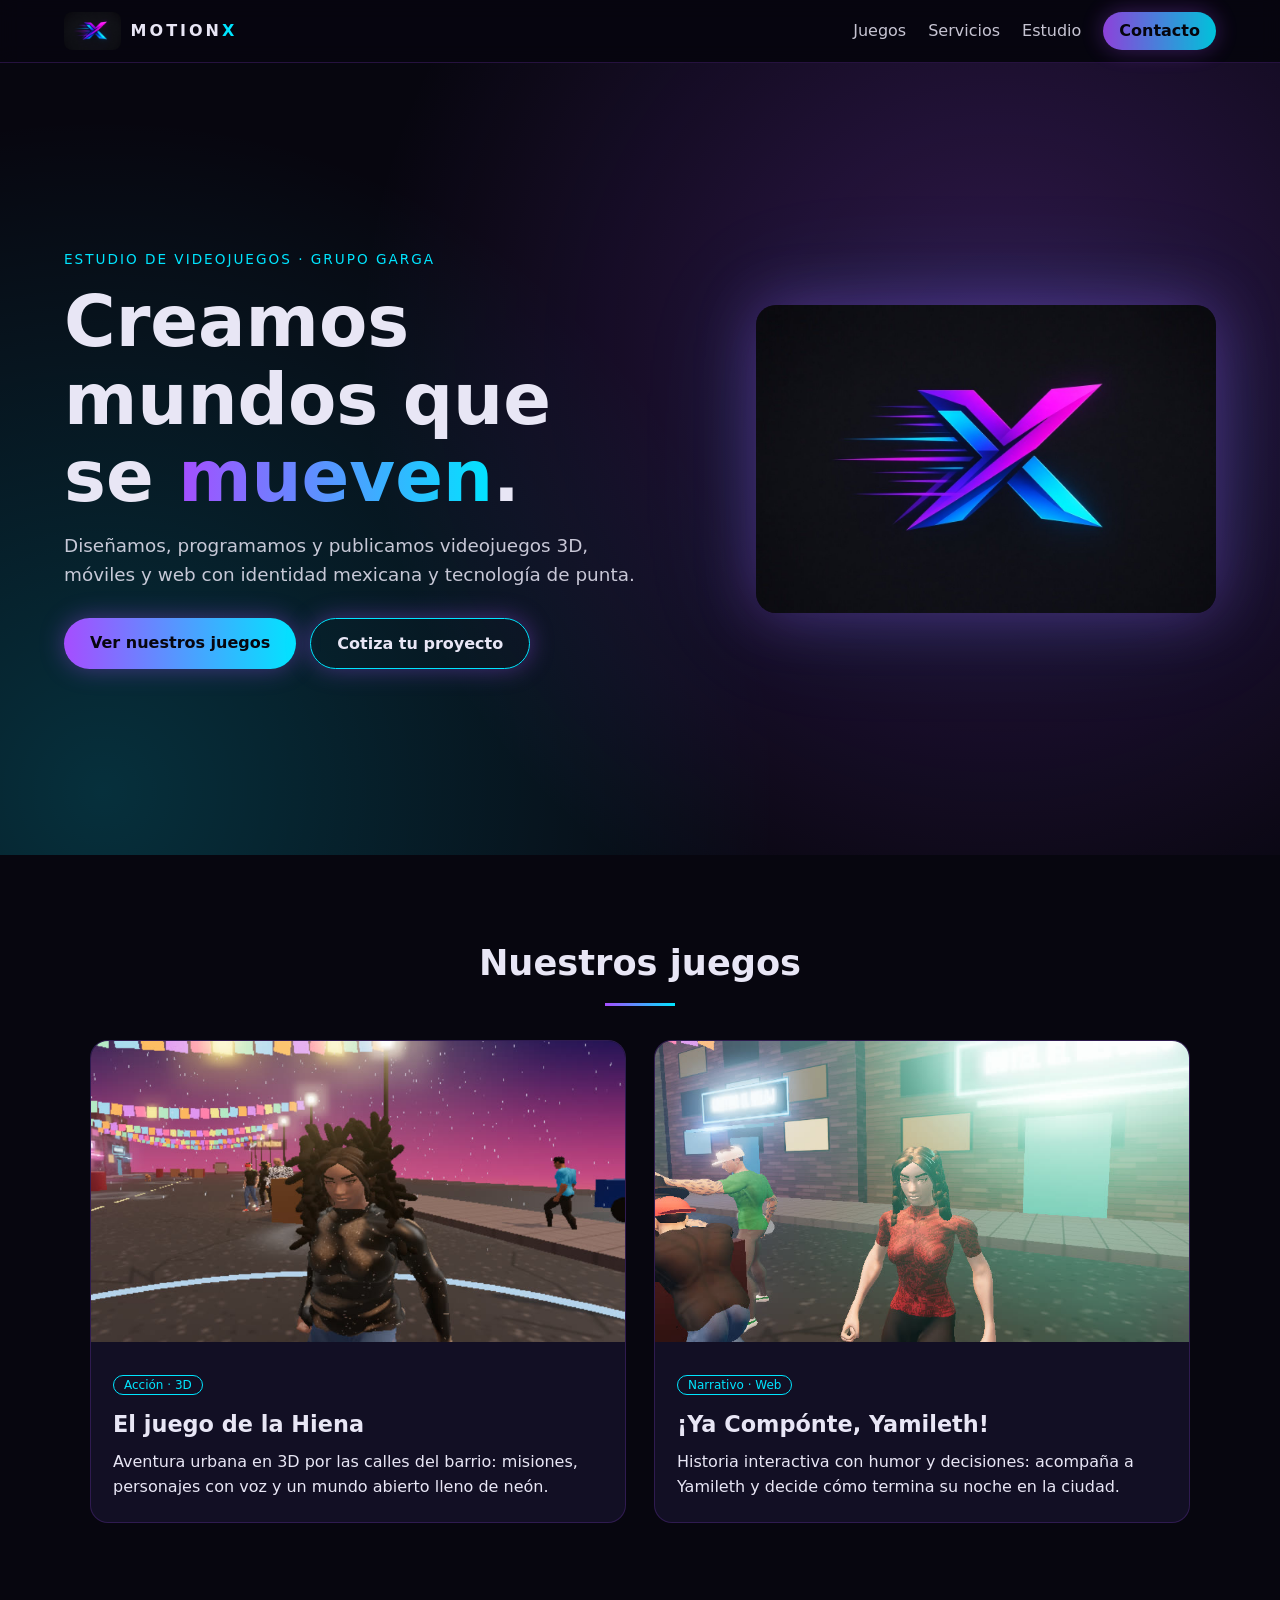
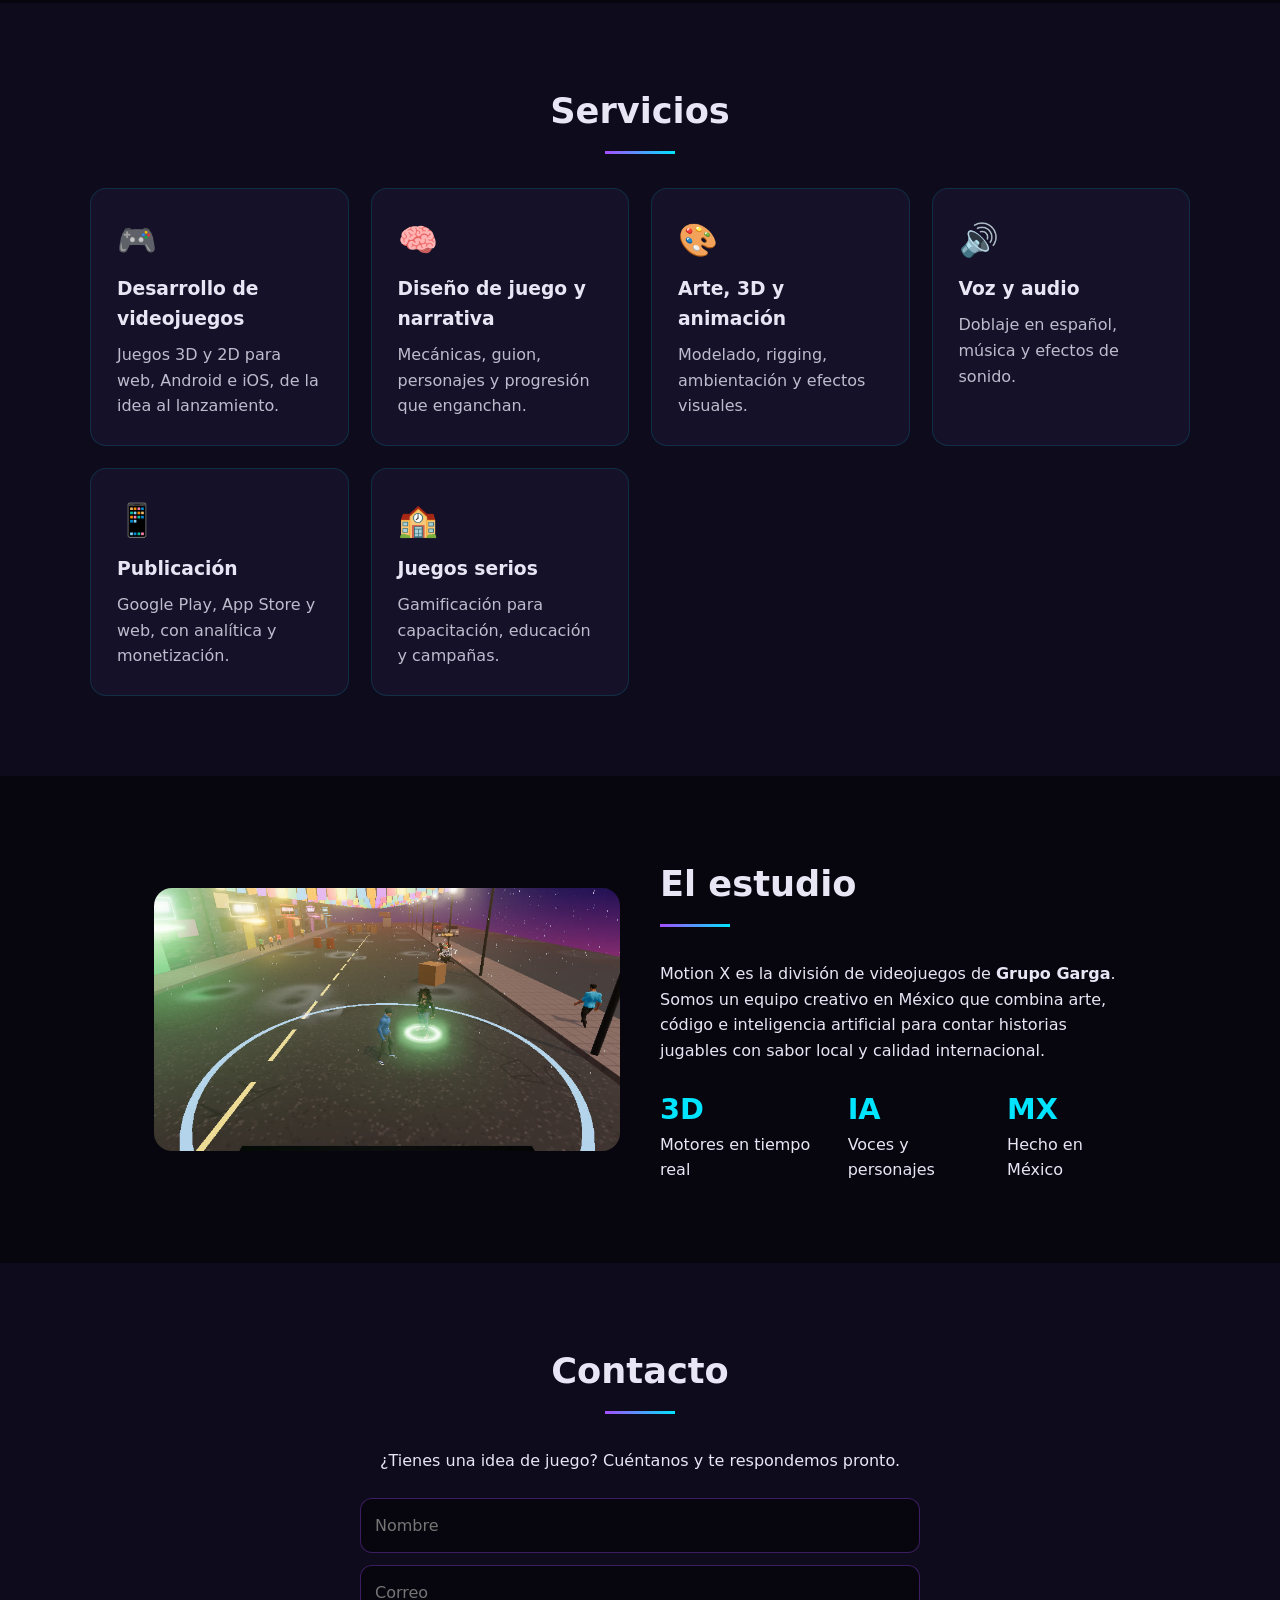
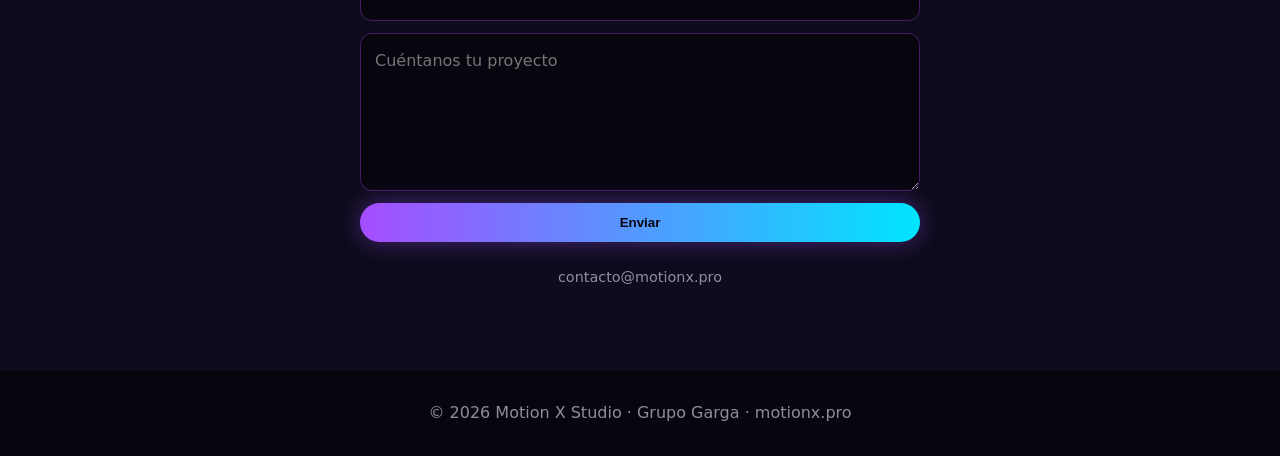
==== index.html @ cbeac608 "Sitio Motion X Studio" ====
<!doctype html><html lang="es"><head><meta charset="utf-8"><meta name="viewport" content="width=device-width,initial-scale=1">
<title>Motion X Studio | Creación de videojuegos</title>
<meta name="description" content="Motion X, estudio de videojuegos de Grupo Garga. Desarrollo de juegos 3D, móviles y web en México.">
<link rel="icon" href="assets/logo.jpg"><link rel="stylesheet" href="style.css"></head><body>
<header class="nav"><a href="#" class="brand"><img src="assets/logo.jpg" alt="Motion X"><span>MOTION<b>X</b></span></a>
<nav><a href="#juegos">Juegos</a><a href="#servicios">Servicios</a><a href="#estudio">Estudio</a><a href="#contacto" class="btn sm">Contacto</a></nav></header>
<section class="hero"><div class="glow"></div><div class="hero-in">
<p class="tag">Estudio de videojuegos · Grupo Garga</p>
<h1>Creamos mundos que se <span class="grad">mueven</span>.</h1>
<p class="lead">Diseñamos, programamos y publicamos videojuegos 3D, móviles y web con identidad mexicana y tecnología de punta.</p>
<div class="cta"><a href="#juegos" class="btn">Ver nuestros juegos</a><a href="#contacto" class="btn ghost">Cotiza tu proyecto</a></div></div>
<img class="hero-logo" src="assets/logo.jpg" alt="Logo Motion X"></section>
<section id="juegos" class="sec"><h2>Nuestros juegos</h2><div class="grid2">
<article class="card"><img src="assets/hiena.jpg" alt="El juego de la Hiena"><div class="pad"><span class="pill">Acción · 3D</span><h3>El juego de la Hiena</h3><p>Aventura urbana en 3D por las calles del barrio: misiones, personajes con voz y un mundo abierto lleno de neón.</p></div></article>
<article class="card"><img src="assets/yamileth.jpg" alt="¡Ya Compónte, Yamileth!"><div class="pad"><span class="pill">Narrativo · Web</span><h3>¡Ya Compónte, Yamileth!</h3><p>Historia interactiva con humor y decisiones: acompaña a Yamileth y decide cómo termina su noche en la ciudad.</p></div></article>
</div></section>
<section id="servicios" class="sec alt"><h2>Servicios</h2><div class="grid3">
<div class="svc"><i>🎮</i><h3>Desarrollo de videojuegos</h3><p>Juegos 3D y 2D para web, Android e iOS, de la idea al lanzamiento.</p></div>
<div class="svc"><i>🧠</i><h3>Diseño de juego y narrativa</h3><p>Mecánicas, guion, personajes y progresión que enganchan.</p></div>
<div class="svc"><i>🎨</i><h3>Arte, 3D y animación</h3><p>Modelado, rigging, ambientación y efectos visuales.</p></div>
<div class="svc"><i>🔊</i><h3>Voz y audio</h3><p>Doblaje en español, música y efectos de sonido.</p></div>
<div class="svc"><i>📱</i><h3>Publicación</h3><p>Google Play, App Store y web, con analítica y monetización.</p></div>
<div class="svc"><i>🏫</i><h3>Juegos serios</h3><p>Gamificación para capacitación, educación y campañas.</p></div>
</div></section>
<section id="estudio" class="sec split"><img src="assets/calle.jpg" alt="Escenario Motion X"><div><h2>El estudio</h2><p>Motion X es la división de videojuegos de <b>Grupo Garga</b>. Somos un equipo creativo en México que combina arte, código e inteligencia artificial para contar historias jugables con sabor local y calidad internacional.</p><ul class="stats"><li><b>3D</b>Motores en tiempo real</li><li><b>IA</b>Voces y personajes</li><li><b>MX</b>Hecho en México</li></ul></div></section>
<section id="contacto" class="sec alt"><h2>Contacto</h2><p class="center">¿Tienes una idea de juego? Cuéntanos y te respondemos pronto.</p>
<form class="form" action="mailto:contacto@motionx.pro" method="post" enctype="text/plain"><input name="nombre" placeholder="Nombre" required><input name="correo" type="email" placeholder="Correo" required><textarea name="mensaje" rows="5" placeholder="Cuéntanos tu proyecto" required></textarea><button class="btn">Enviar</button></form>
<p class="center small">contacto@motionx.pro</p></section>
<footer>© <span id="y"></span> Motion X Studio · Grupo Garga · motionx.pro</footer>
<script>document.getElementById('y').textContent=new Date().getFullYear()</script></body></html>
---- style.css ----
:root{--p:#a64dff;--c:#00e5ff;--bg:#07060f;--t:#e8e6f5}*{box-sizing:border-box;margin:0}body{font-family:system-ui,Segoe UI,Roboto,sans-serif;background:var(--bg);color:var(--t);line-height:1.6}a{color:inherit;text-decoration:none}
.nav{position:sticky;top:0;z-index:9;display:flex;justify-content:space-between;align-items:center;padding:12px 5vw;background:#07060fcc;backdrop-filter:blur(10px);border-bottom:1px solid #a64dff33}.brand{display:flex;align-items:center;gap:10px;font-weight:800;letter-spacing:3px}.brand img{height:38px;border-radius:8px}.brand b{color:var(--c)}nav a{margin-left:22px;opacity:.85}nav a:hover{color:var(--c)}
.btn{display:inline-block;padding:12px 26px;border-radius:40px;background:linear-gradient(90deg,var(--p),var(--c));color:#07060f;font-weight:700;border:0;cursor:pointer;box-shadow:0 0 24px #a64dff66}.btn.ghost{background:none;color:var(--t);border:1px solid var(--c)}.btn.sm{padding:6px 16px}
.hero{position:relative;min-height:88vh;display:flex;align-items:center;justify-content:space-between;gap:4vw;padding:6vh 5vw;overflow:hidden;flex-wrap:wrap}.glow{position:absolute;inset:-20%;background:radial-gradient(circle at 70% 40%,#a64dff40,transparent 45%),radial-gradient(circle at 20% 80%,#00e5ff30,transparent 40%);z-index:-1}.hero-in{max-width:600px}.tag{color:var(--c);letter-spacing:2px;text-transform:uppercase;font-size:.85rem}h1{font-size:clamp(2.4rem,6vw,4.4rem);line-height:1.1;margin:14px 0}.grad{background:linear-gradient(90deg,var(--p),var(--c));-webkit-background-clip:text;color:transparent}.lead{opacity:.85;font-size:1.15rem}.cta{margin-top:28px;display:flex;gap:14px;flex-wrap:wrap}.hero-logo{width:min(460px,90vw);border-radius:20px;box-shadow:0 0 60px #a64dff55,0 0 120px #00e5ff22}
.sec{padding:80px 5vw}.sec.alt{background:#0d0b1c}h2{font-size:2.2rem;margin-bottom:34px;text-align:center}h2:after{content:"";display:block;width:70px;height:3px;margin:12px auto 0;background:linear-gradient(90deg,var(--p),var(--c))}
.grid2{display:grid;grid-template-columns:repeat(auto-fit,minmax(300px,1fr));gap:28px;max-width:1100px;margin:auto}.card{background:#120f24;border:1px solid #a64dff33;border-radius:18px;overflow:hidden;transition:.3s}.card:hover{transform:translateY(-6px);box-shadow:0 0 30px #00e5ff33}.card img{width:100%;aspect-ratio:16/9;object-fit:cover}.pad{padding:22px}.pill{font-size:.75rem;color:var(--c);border:1px solid var(--c);border-radius:20px;padding:2px 10px}.card h3{margin:10px 0 6px;font-size:1.4rem}
.grid3{display:grid;grid-template-columns:repeat(auto-fit,minmax(240px,1fr));gap:22px;max-width:1100px;margin:auto}.svc{padding:26px;border-radius:16px;background:#141129;border:1px solid #00e5ff22}.svc i{font-style:normal;font-size:2rem}.svc h3{margin:8px 0}.svc p{opacity:.8}
.split{display:grid;grid-template-columns:repeat(auto-fit,minmax(300px,1fr));gap:40px;align-items:center;max-width:1100px;margin:auto}.split img{width:100%;border-radius:18px}.split h2{text-align:left}.split h2:after{margin-left:0}.stats{list-style:none;padding:0;display:flex;gap:26px;margin-top:22px}.stats b{display:block;font-size:1.8rem;color:var(--c)}
.form{max-width:560px;margin:24px auto;display:grid;gap:12px}.form input,.form textarea{padding:14px;border-radius:12px;border:1px solid #a64dff55;background:#07060f;color:var(--t);font:inherit}.center{text-align:center}.small{opacity:.6;font-size:.9rem}footer{text-align:center;padding:30px;opacity:.6;border-top:1px solid #a64dff22}
@media(max-width:700px){nav a:not(.btn){display:none}}
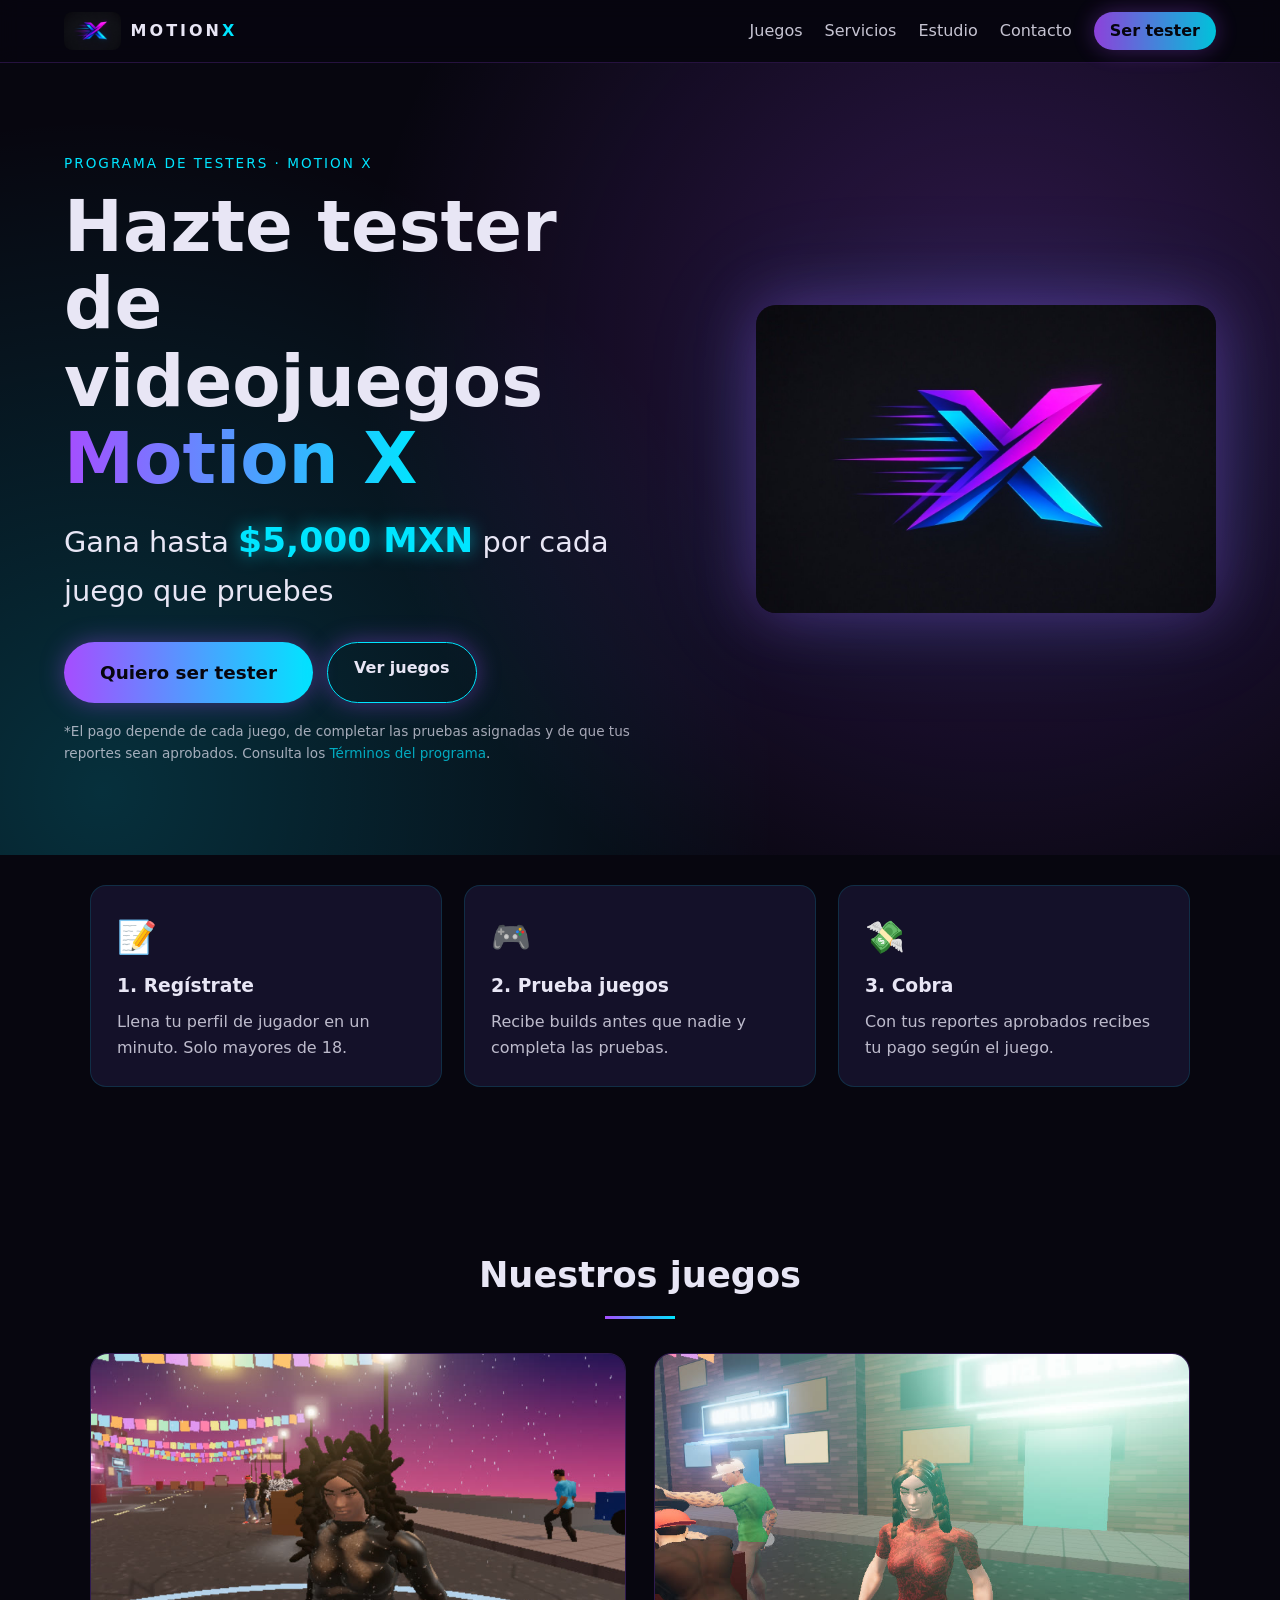
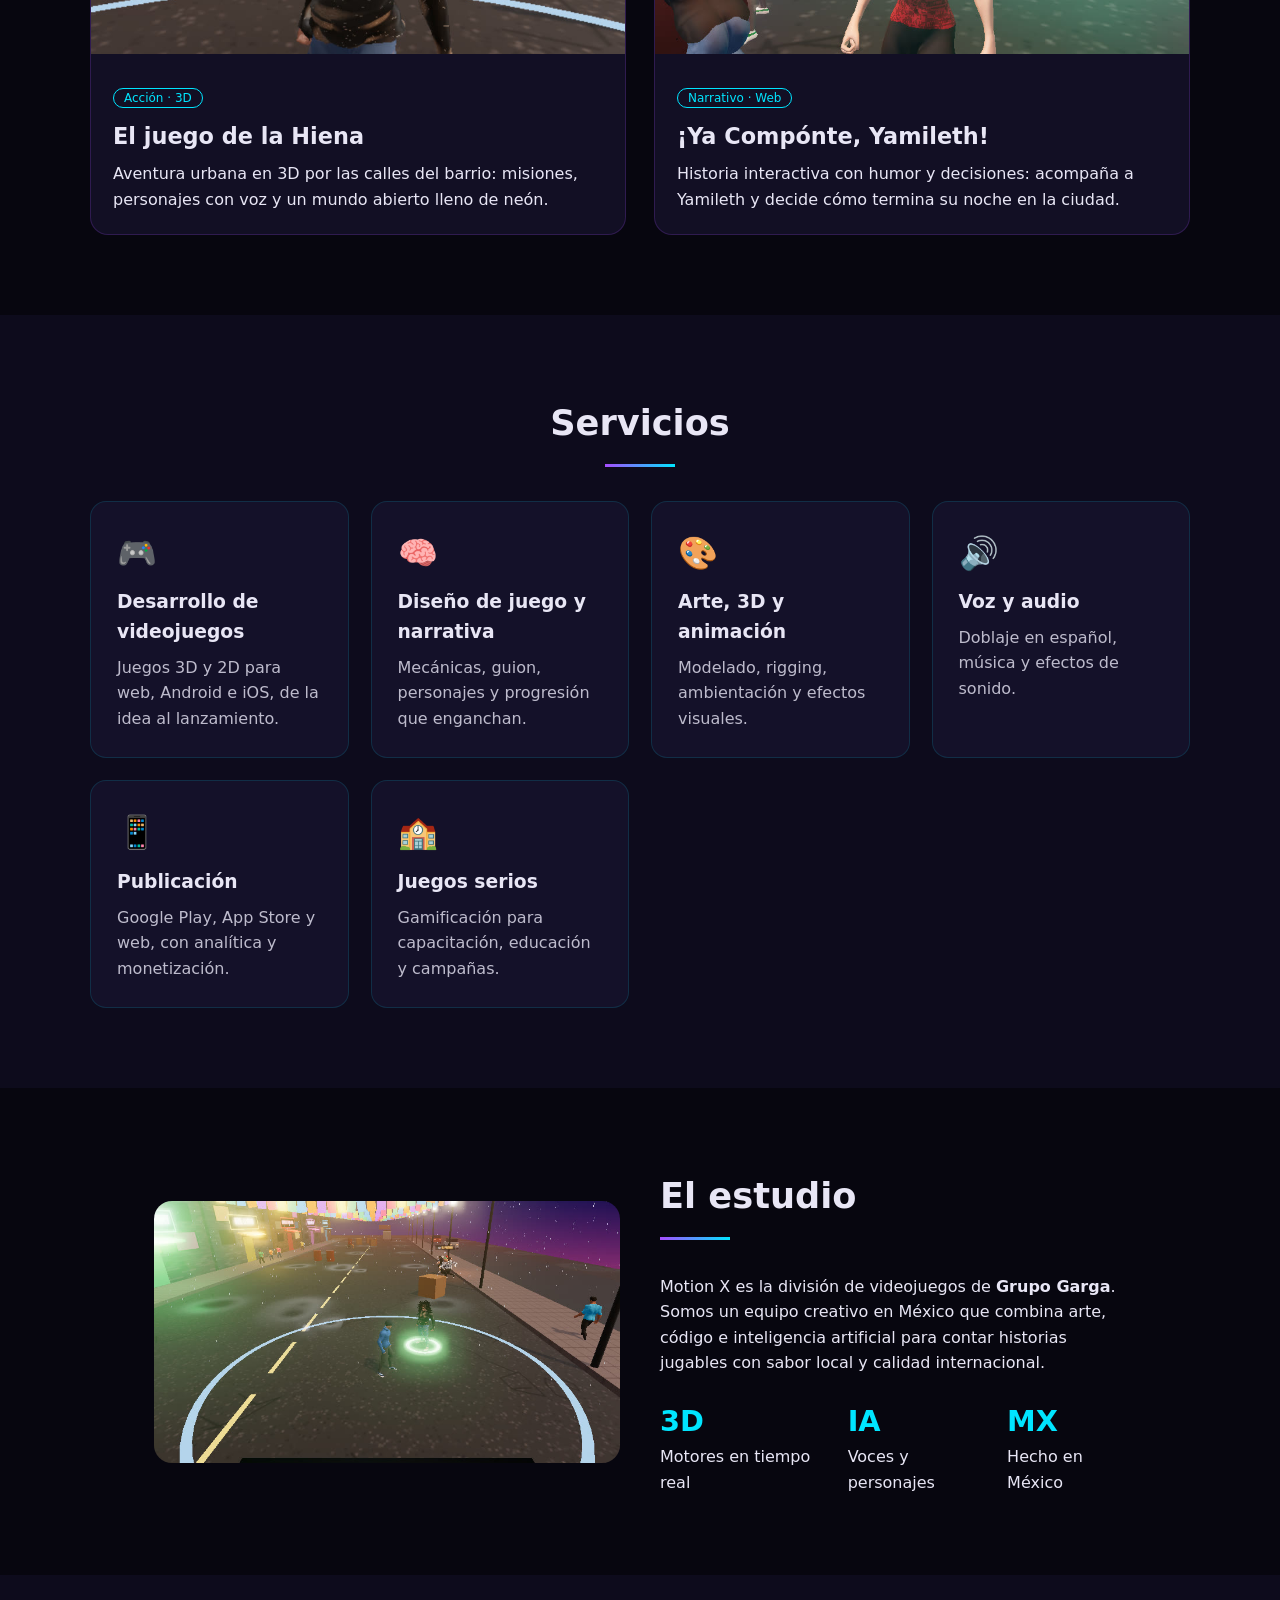
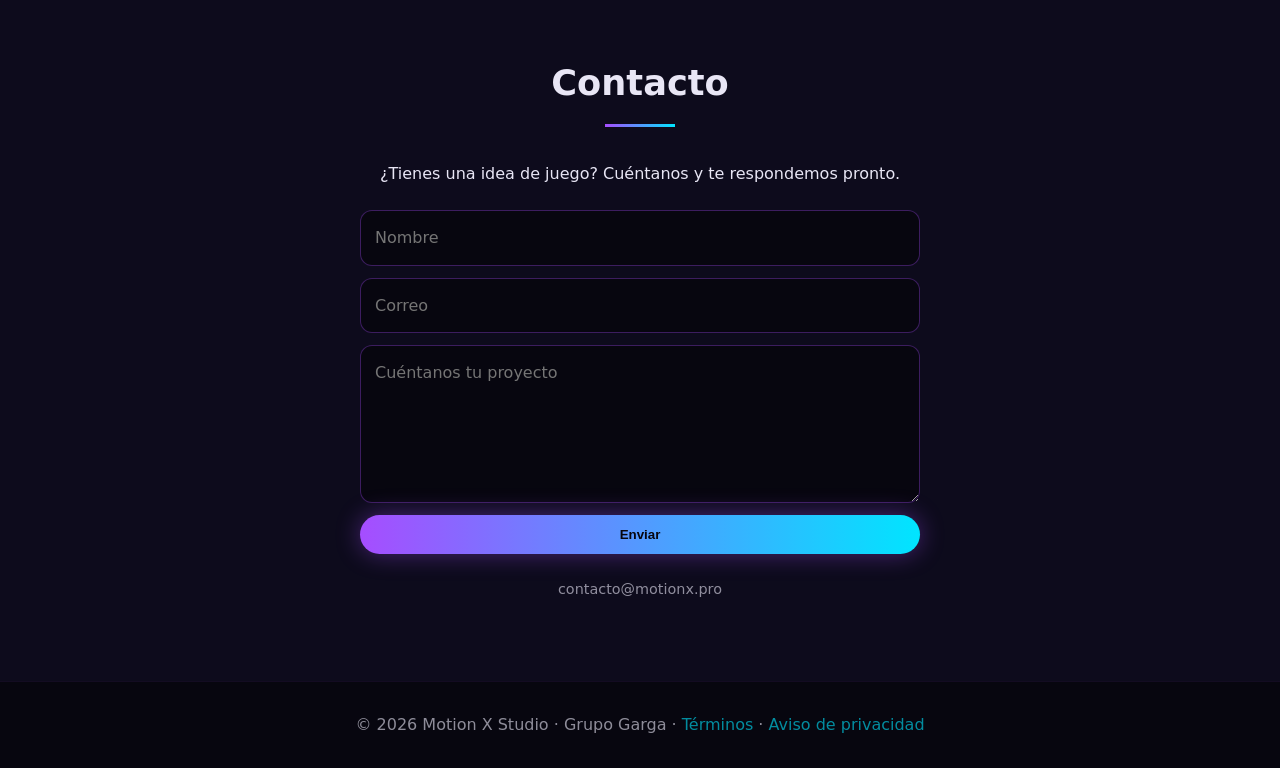
==== commit 7672864e: "Programa de testers: portada, registro con referidos, backend PHP/MySQL, panel admin, términos y avi" ====
--- a/index.html
+++ b/index.html
@@ -2,14 +2,19 @@
 <title>Motion X Studio | Creación de videojuegos</title>
 <meta name="description" content="Motion X, estudio de videojuegos de Grupo Garga. Desarrollo de juegos 3D, móviles y web en México.">
 <link rel="icon" href="assets/logo.jpg"><link rel="stylesheet" href="style.css"></head><body>
-<header class="nav"><a href="#" class="brand"><img src="assets/logo.jpg" alt="Motion X"><span>MOTION<b>X</b></span></a>
-<nav><a href="#juegos">Juegos</a><a href="#servicios">Servicios</a><a href="#estudio">Estudio</a><a href="#contacto" class="btn sm">Contacto</a></nav></header>
-<section class="hero"><div class="glow"></div><div class="hero-in">
-<p class="tag">Estudio de videojuegos · Grupo Garga</p>
-<h1>Creamos mundos que se <span class="grad">mueven</span>.</h1>
-<p class="lead">Diseñamos, programamos y publicamos videojuegos 3D, móviles y web con identidad mexicana y tecnología de punta.</p>
-<div class="cta"><a href="#juegos" class="btn">Ver nuestros juegos</a><a href="#contacto" class="btn ghost">Cotiza tu proyecto</a></div></div>
+<header class="nav"><a href="/" class="brand"><img src="assets/logo.jpg" alt="Motion X"><span>MOTION<b>X</b></span></a>
+<nav><a href="#juegos">Juegos</a><a href="#servicios">Servicios</a><a href="#estudio">Estudio</a><a href="#contacto">Contacto</a><a href="/registro/" class="btn sm">Ser tester</a></nav></header>
+<section class="hero tester"><div class="glow"></div><div class="hero-in">
+<p class="tag">Programa de testers · Motion X</p>
+<h1>Hazte tester de videojuegos <span class="grad">Motion X</span></h1>
+<p class="big">Gana hasta <b class="money">$5,000 MXN</b> por cada juego que pruebes</p>
+<div class="cta"><a href="/registro/" class="btn xl">Quiero ser tester</a><a href="#juegos" class="btn ghost">Ver juegos</a></div>
+<p class="note">*El pago depende de cada juego, de completar las pruebas asignadas y de que tus reportes sean aprobados. Consulta los <a href="/terminos/">Términos del programa</a>.</p></div>
 <img class="hero-logo" src="assets/logo.jpg" alt="Logo Motion X"></section>
+<section class="sec strip"><div class="grid3">
+<div class="svc"><i>📝</i><h3>1. Regístrate</h3><p>Llena tu perfil de jugador en un minuto. Solo mayores de 18.</p></div>
+<div class="svc"><i>🎮</i><h3>2. Prueba juegos</h3><p>Recibe builds antes que nadie y completa las pruebas.</p></div>
+<div class="svc"><i>💸</i><h3>3. Cobra</h3><p>Con tus reportes aprobados recibes tu pago según el juego.</p></div></div></section>
 <section id="juegos" class="sec"><h2>Nuestros juegos</h2><div class="grid2">
 <article class="card"><img src="assets/hiena.jpg" alt="El juego de la Hiena"><div class="pad"><span class="pill">Acción · 3D</span><h3>El juego de la Hiena</h3><p>Aventura urbana en 3D por las calles del barrio: misiones, personajes con voz y un mundo abierto lleno de neón.</p></div></article>
 <article class="card"><img src="assets/yamileth.jpg" alt="¡Ya Compónte, Yamileth!"><div class="pad"><span class="pill">Narrativo · Web</span><h3>¡Ya Compónte, Yamileth!</h3><p>Historia interactiva con humor y decisiones: acompaña a Yamileth y decide cómo termina su noche en la ciudad.</p></div></article>
@@ -26,5 +31,5 @@
 <section id="contacto" class="sec alt"><h2>Contacto</h2><p class="center">¿Tienes una idea de juego? Cuéntanos y te respondemos pronto.</p>
 <form class="form" action="mailto:contacto@motionx.pro" method="post" enctype="text/plain"><input name="nombre" placeholder="Nombre" required><input name="correo" type="email" placeholder="Correo" required><textarea name="mensaje" rows="5" placeholder="Cuéntanos tu proyecto" required></textarea><button class="btn">Enviar</button></form>
 <p class="center small">contacto@motionx.pro</p></section>
-<footer>© <span id="y"></span> Motion X Studio · Grupo Garga · motionx.pro</footer>
+<footer>© <span id="y"></span> Motion X Studio · Grupo Garga · <a href="/terminos/">Términos</a> · <a href="/privacidad/">Aviso de privacidad</a></footer>
 <script>document.getElementById('y').textContent=new Date().getFullYear()</script></body></html>
--- a/style.css
+++ b/style.css
@@ -8,3 +8,10 @@
 .split{display:grid;grid-template-columns:repeat(auto-fit,minmax(300px,1fr));gap:40px;align-items:center;max-width:1100px;margin:auto}.split img{width:100%;border-radius:18px}.split h2{text-align:left}.split h2:after{margin-left:0}.stats{list-style:none;padding:0;display:flex;gap:26px;margin-top:22px}.stats b{display:block;font-size:1.8rem;color:var(--c)}
 .form{max-width:560px;margin:24px auto;display:grid;gap:12px}.form input,.form textarea{padding:14px;border-radius:12px;border:1px solid #a64dff55;background:#07060f;color:var(--t);font:inherit}.center{text-align:center}.small{opacity:.6;font-size:.9rem}footer{text-align:center;padding:30px;opacity:.6;border-top:1px solid #a64dff22}
 @media(max-width:700px){nav a:not(.btn){display:none}}
+.big{font-size:clamp(1.3rem,3vw,1.8rem);margin-top:6px}.money{color:var(--c);text-shadow:0 0 18px #00e5ff99;font-size:1.2em}.btn.xl{padding:16px 36px;font-size:1.15rem;animation:pulse 2s infinite}@keyframes pulse{50%{box-shadow:0 0 44px #00e5ffaa}}
+.note{font-size:.85rem;opacity:.7;margin-top:18px}.note a,.legal a,.chk a,footer a{color:var(--c)}.strip{padding-top:30px}
+.box{max-width:620px;margin:auto;background:#120f24;border:1px solid #a64dff44;border-radius:20px;padding:30px}.form select{padding:14px;border-radius:12px;border:1px solid #a64dff55;background:#07060f;color:var(--t);font:inherit}
+.chips{border:1px solid #a64dff55;border-radius:12px;padding:12px;display:flex;flex-wrap:wrap;gap:8px}.chips legend{padding:0 6px;opacity:.8}.chips label{background:#1b1735;padding:6px 12px;border-radius:20px;font-size:.9rem}.chk{font-size:.9rem}.hp{position:absolute;left:-9999px}
+.reflink{margin-top:20px;text-align:center}.reflink input{width:100%;padding:12px;border-radius:10px;border:1px solid var(--c);background:#07060f;color:var(--c);margin:12px 0;font:inherit}.center-row{justify-content:center}.btn.wa{background:#25d366}.btn.fb{background:#1877f2;color:#fff}
+.legal{max-width:860px;margin:auto}.legal h3{margin:22px 0 6px;color:var(--c)}.legal p{opacity:.9}
+table{width:100%;border-collapse:collapse;font-size:.88rem}th,td{padding:8px;border-bottom:1px solid #a64dff33;text-align:left}th{color:var(--c)}.wrap{overflow-x:auto}
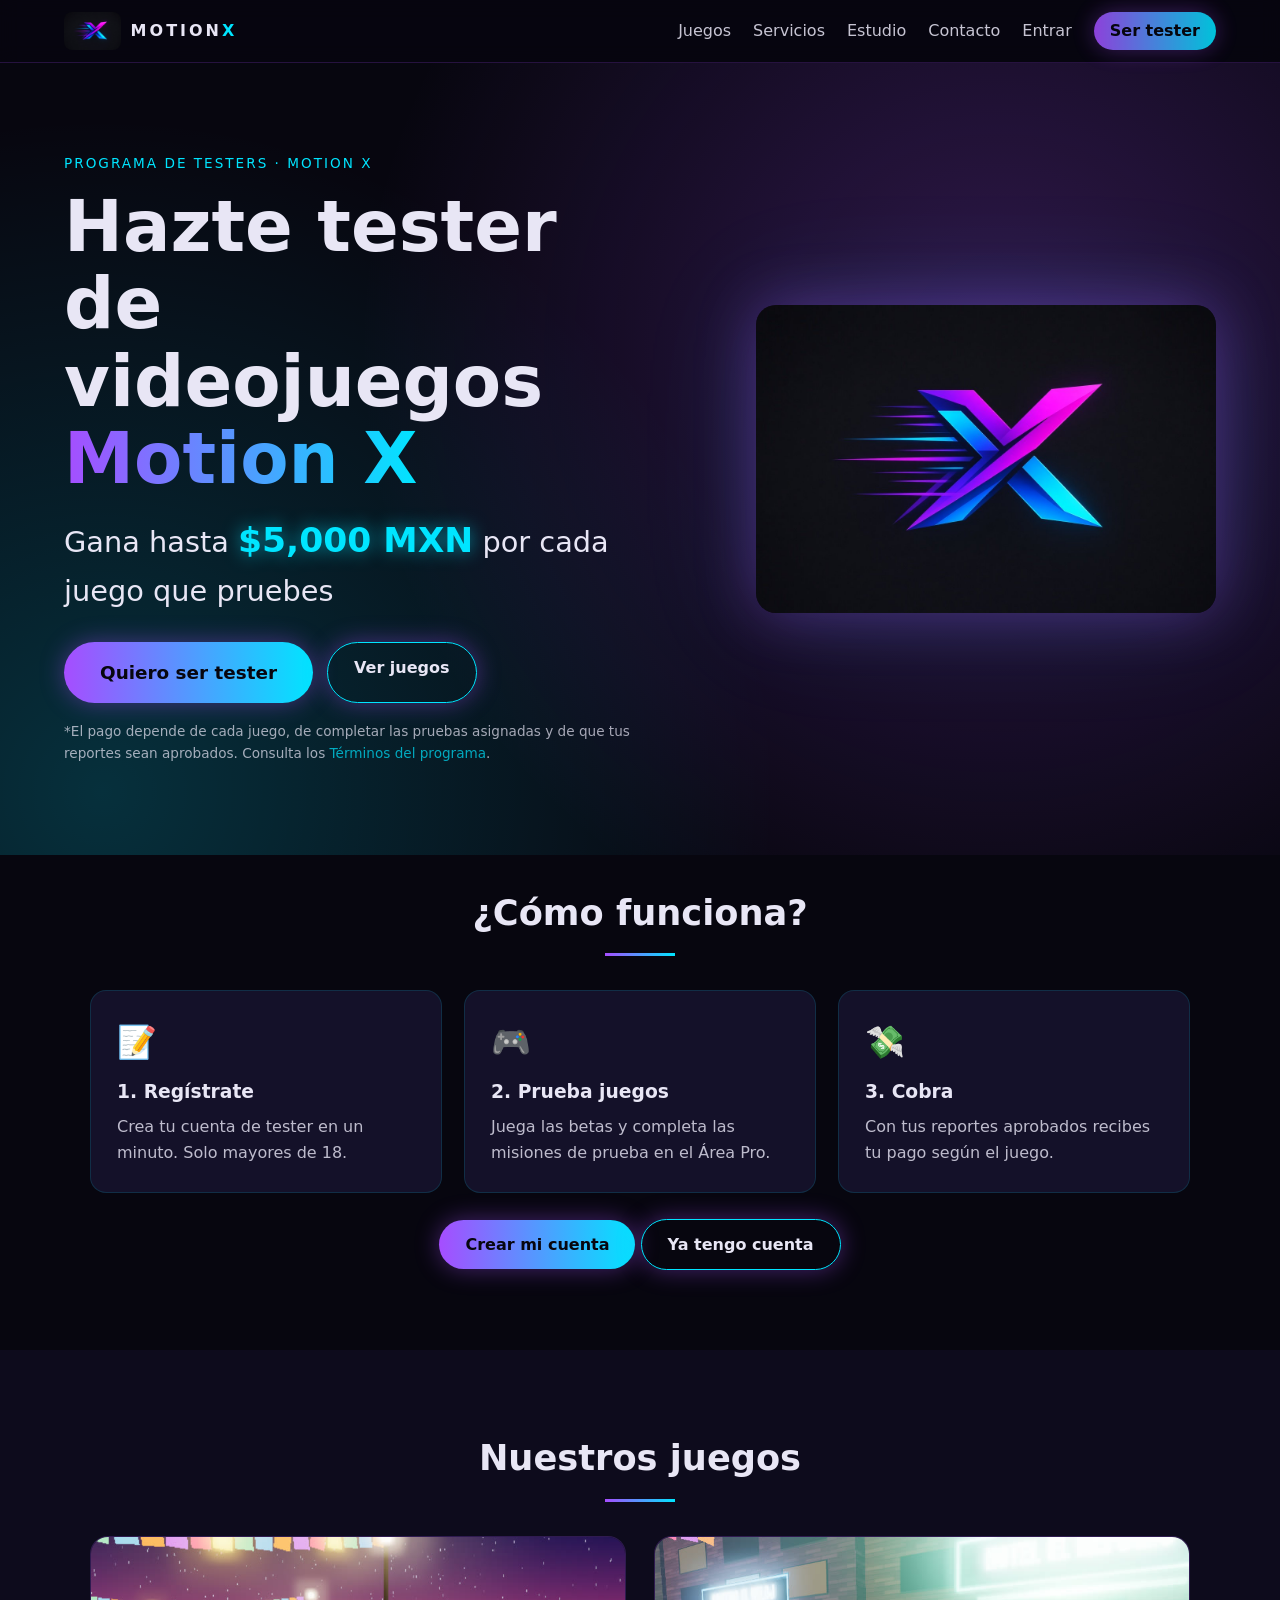
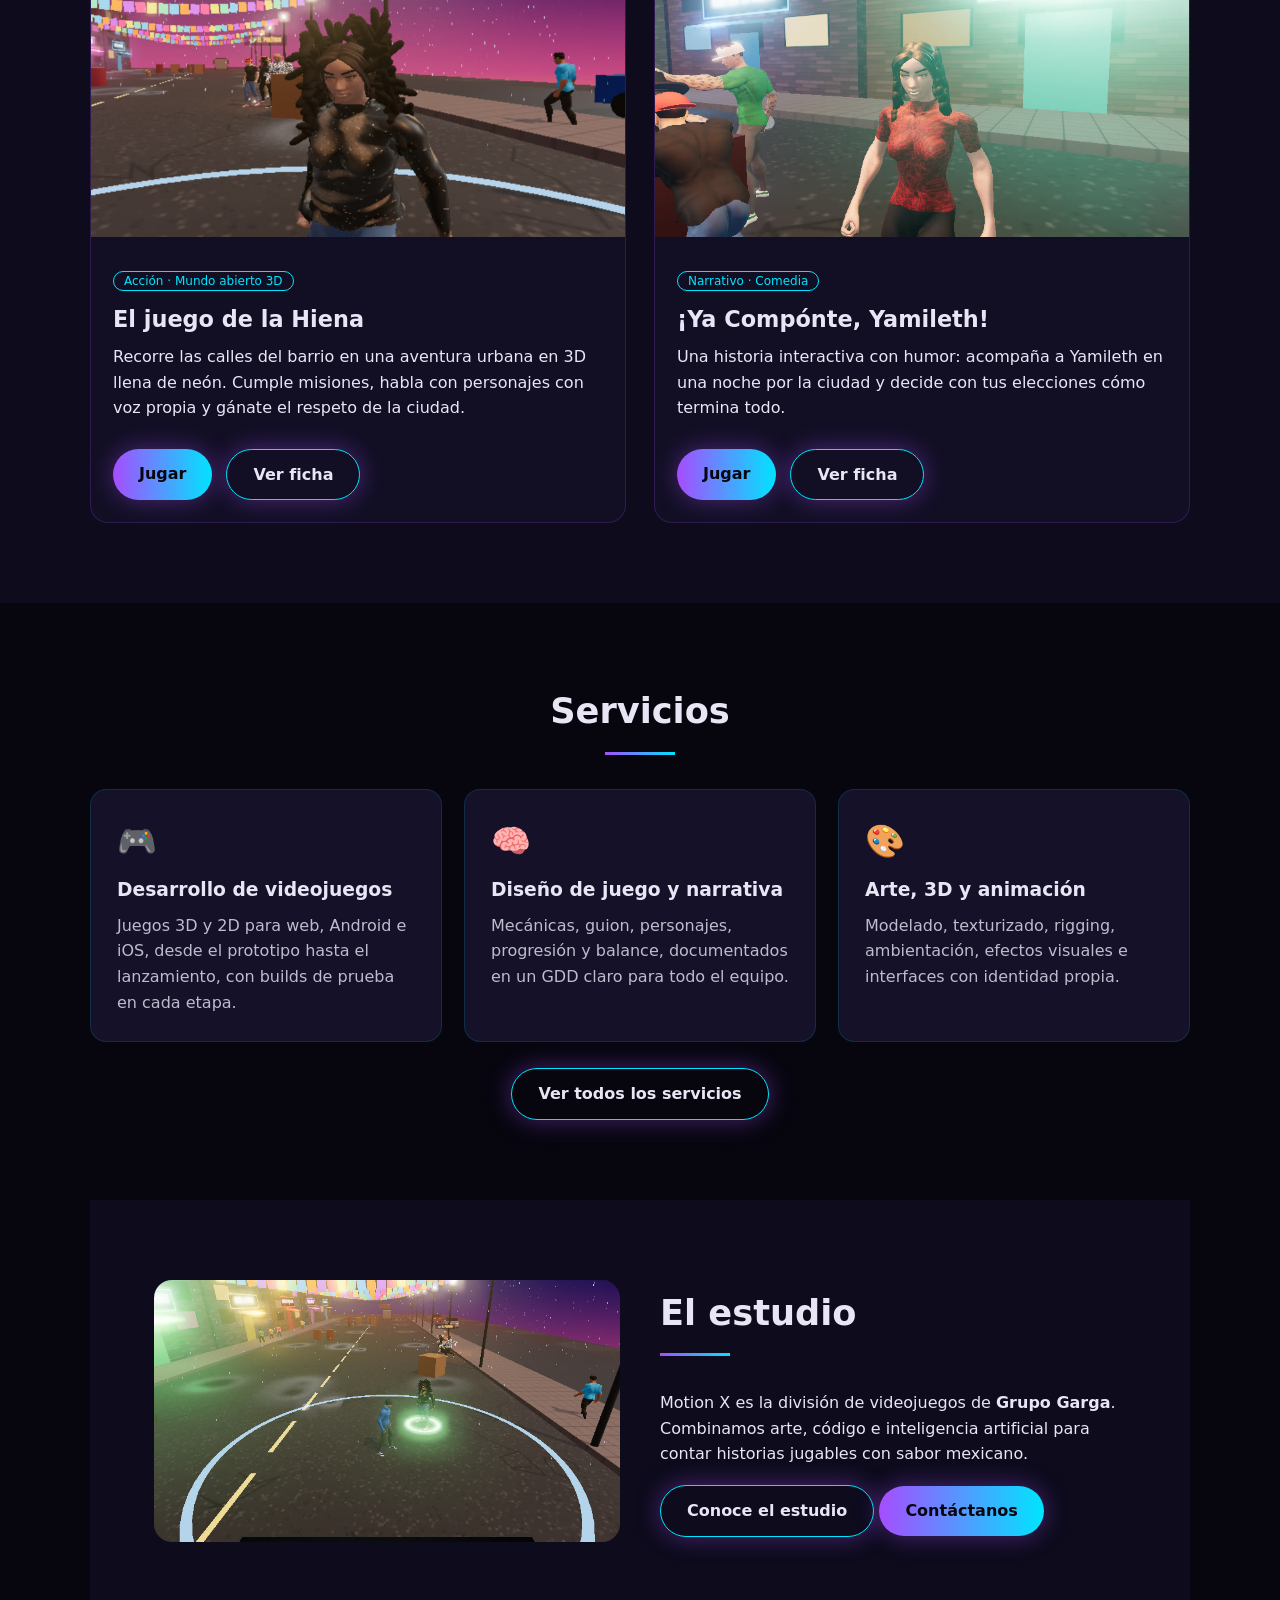
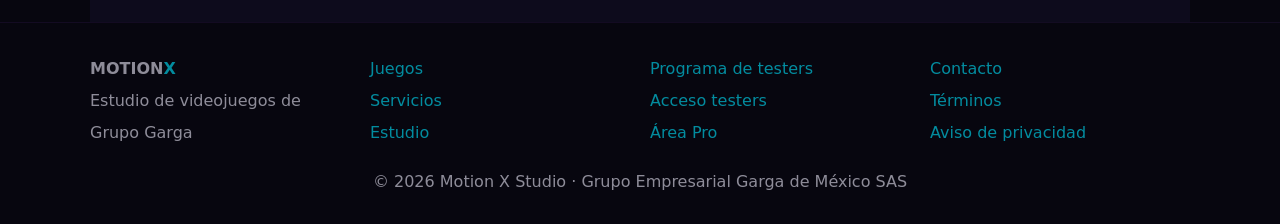
==== commit d3b451aa: "Sitio completo: páginas de juegos, servicios, estudio y contacto; login de testers; Área Pro; panel " ====
--- a/index.html
+++ b/index.html
@@ -1,35 +1,16 @@
-<!doctype html><html lang="es"><head><meta charset="utf-8"><meta name="viewport" content="width=device-width,initial-scale=1">
-<title>Motion X Studio | Creación de videojuegos</title>
-<meta name="description" content="Motion X, estudio de videojuegos de Grupo Garga. Desarrollo de juegos 3D, móviles y web en México.">
-<link rel="icon" href="assets/logo.jpg"><link rel="stylesheet" href="style.css"></head><body>
-<header class="nav"><a href="/" class="brand"><img src="assets/logo.jpg" alt="Motion X"><span>MOTION<b>X</b></span></a>
-<nav><a href="#juegos">Juegos</a><a href="#servicios">Servicios</a><a href="#estudio">Estudio</a><a href="#contacto">Contacto</a><a href="/registro/" class="btn sm">Ser tester</a></nav></header>
+<!doctype html><html lang="es"><head><meta charset="utf-8"><meta name="viewport" content="width=device-width,initial-scale=1"><title>Motion X Studio | Creación de videojuegos</title><meta name="description" content="Motion X, estudio de videojuegos de Grupo Garga."><link rel="icon" href="/assets/logo.jpg"><link rel="stylesheet" href="/style.css"></head><body>
+<header class="nav"><a href="/" class="brand"><img src="/assets/logo.jpg" alt="Motion X"><span>MOTION<b>X</b></span></a><button class="burger" aria-label="Menú" onclick="document.body.classList.toggle('menu')">☰</button><nav><a href="/juegos/">Juegos</a><a href="/servicios/">Servicios</a><a href="/estudio/">Estudio</a><a href="/contacto/">Contacto</a><a href="/login/">Entrar</a><a href="/registro/" class="btn sm">Ser tester</a></nav></header>
 <section class="hero tester"><div class="glow"></div><div class="hero-in">
 <p class="tag">Programa de testers · Motion X</p>
 <h1>Hazte tester de videojuegos <span class="grad">Motion X</span></h1>
 <p class="big">Gana hasta <b class="money">$5,000 MXN</b> por cada juego que pruebes</p>
-<div class="cta"><a href="/registro/" class="btn xl">Quiero ser tester</a><a href="#juegos" class="btn ghost">Ver juegos</a></div>
-<p class="note">*El pago depende de cada juego, de completar las pruebas asignadas y de que tus reportes sean aprobados. Consulta los <a href="/terminos/">Términos del programa</a>.</p></div>
-<img class="hero-logo" src="assets/logo.jpg" alt="Logo Motion X"></section>
-<section class="sec strip"><div class="grid3">
-<div class="svc"><i>📝</i><h3>1. Regístrate</h3><p>Llena tu perfil de jugador en un minuto. Solo mayores de 18.</p></div>
-<div class="svc"><i>🎮</i><h3>2. Prueba juegos</h3><p>Recibe builds antes que nadie y completa las pruebas.</p></div>
-<div class="svc"><i>💸</i><h3>3. Cobra</h3><p>Con tus reportes aprobados recibes tu pago según el juego.</p></div></div></section>
-<section id="juegos" class="sec"><h2>Nuestros juegos</h2><div class="grid2">
-<article class="card"><img src="assets/hiena.jpg" alt="El juego de la Hiena"><div class="pad"><span class="pill">Acción · 3D</span><h3>El juego de la Hiena</h3><p>Aventura urbana en 3D por las calles del barrio: misiones, personajes con voz y un mundo abierto lleno de neón.</p></div></article>
-<article class="card"><img src="assets/yamileth.jpg" alt="¡Ya Compónte, Yamileth!"><div class="pad"><span class="pill">Narrativo · Web</span><h3>¡Ya Compónte, Yamileth!</h3><p>Historia interactiva con humor y decisiones: acompaña a Yamileth y decide cómo termina su noche en la ciudad.</p></div></article>
-</div></section>
-<section id="servicios" class="sec alt"><h2>Servicios</h2><div class="grid3">
-<div class="svc"><i>🎮</i><h3>Desarrollo de videojuegos</h3><p>Juegos 3D y 2D para web, Android e iOS, de la idea al lanzamiento.</p></div>
-<div class="svc"><i>🧠</i><h3>Diseño de juego y narrativa</h3><p>Mecánicas, guion, personajes y progresión que enganchan.</p></div>
-<div class="svc"><i>🎨</i><h3>Arte, 3D y animación</h3><p>Modelado, rigging, ambientación y efectos visuales.</p></div>
-<div class="svc"><i>🔊</i><h3>Voz y audio</h3><p>Doblaje en español, música y efectos de sonido.</p></div>
-<div class="svc"><i>📱</i><h3>Publicación</h3><p>Google Play, App Store y web, con analítica y monetización.</p></div>
-<div class="svc"><i>🏫</i><h3>Juegos serios</h3><p>Gamificación para capacitación, educación y campañas.</p></div>
-</div></section>
-<section id="estudio" class="sec split"><img src="assets/calle.jpg" alt="Escenario Motion X"><div><h2>El estudio</h2><p>Motion X es la división de videojuegos de <b>Grupo Garga</b>. Somos un equipo creativo en México que combina arte, código e inteligencia artificial para contar historias jugables con sabor local y calidad internacional.</p><ul class="stats"><li><b>3D</b>Motores en tiempo real</li><li><b>IA</b>Voces y personajes</li><li><b>MX</b>Hecho en México</li></ul></div></section>
-<section id="contacto" class="sec alt"><h2>Contacto</h2><p class="center">¿Tienes una idea de juego? Cuéntanos y te respondemos pronto.</p>
-<form class="form" action="mailto:contacto@motionx.pro" method="post" enctype="text/plain"><input name="nombre" placeholder="Nombre" required><input name="correo" type="email" placeholder="Correo" required><textarea name="mensaje" rows="5" placeholder="Cuéntanos tu proyecto" required></textarea><button class="btn">Enviar</button></form>
-<p class="center small">contacto@motionx.pro</p></section>
-<footer>© <span id="y"></span> Motion X Studio · Grupo Garga · <a href="/terminos/">Términos</a> · <a href="/privacidad/">Aviso de privacidad</a></footer>
-<script>document.getElementById('y').textContent=new Date().getFullYear()</script></body></html>
+<div class="cta"><a href="/registro/" class="btn xl">Quiero ser tester</a><a href="/juegos/" class="btn ghost">Ver juegos</a></div><p class="note">*El pago depende de cada juego, de completar las pruebas asignadas y de que tus reportes sean aprobados. Consulta los <a href="/terminos/">Términos del programa</a>.</p></div>
+<img class="hero-logo" src="/assets/logo.jpg" alt="Logo Motion X"></section>
+<section class="sec strip"><h2>¿Cómo funciona?</h2><div class="grid3">
+<div class="svc"><i>📝</i><h3>1. Regístrate</h3><p>Crea tu cuenta de tester en un minuto. Solo mayores de 18.</p></div>
+<div class="svc"><i>🎮</i><h3>2. Prueba juegos</h3><p>Juega las betas y completa las misiones de prueba en el Área Pro.</p></div>
+<div class="svc"><i>💸</i><h3>3. Cobra</h3><p>Con tus reportes aprobados recibes tu pago según el juego.</p></div></div>
+<p class="center" style="margin-top:26px"><a class="btn" href="/registro/">Crear mi cuenta</a> <a class="btn ghost" href="/login/">Ya tengo cuenta</a></p></section>
+<section class="sec alt"><h2>Nuestros juegos</h2><div class="grid2"><article class="card"><a href="/juegos/hiena/"><img src="/assets/hiena.jpg" alt="El juego de la Hiena"></a><div class="pad"><span class="pill">Acción · Mundo abierto 3D</span><h3>El juego de la Hiena</h3><p>Recorre las calles del barrio en una aventura urbana en 3D llena de neón. Cumple misiones, habla con personajes con voz propia y gánate el respeto de la ciudad.</p><div class="cta"><a class="btn" href="http://108.181.203.225:10060/" target="_blank" rel="noopener">Jugar</a><a class="btn ghost" href="/juegos/hiena/">Ver ficha</a></div></div></article><article class="card"><a href="/juegos/yamileth/"><img src="/assets/yamileth.jpg" alt="¡Ya Compónte, Yamileth!"></a><div class="pad"><span class="pill">Narrativo · Comedia</span><h3>¡Ya Compónte, Yamileth!</h3><p>Una historia interactiva con humor: acompaña a Yamileth en una noche por la ciudad y decide con tus elecciones cómo termina todo.</p><div class="cta"><a class="btn" href="http://108.181.203.225:10056/" target="_blank" rel="noopener">Jugar</a><a class="btn ghost" href="/juegos/yamileth/">Ver ficha</a></div></div></article></div></section>
+<section class="sec"><h2>Servicios</h2><div class="grid3"><div class="svc"><i>🎮</i><h3>Desarrollo de videojuegos</h3><p>Juegos 3D y 2D para web, Android e iOS, desde el prototipo hasta el lanzamiento, con builds de prueba en cada etapa.</p></div><div class="svc"><i>🧠</i><h3>Diseño de juego y narrativa</h3><p>Mecánicas, guion, personajes, progresión y balance, documentados en un GDD claro para todo el equipo.</p></div><div class="svc"><i>🎨</i><h3>Arte, 3D y animación</h3><p>Modelado, texturizado, rigging, ambientación, efectos visuales e interfaces con identidad propia.</p></div></div><p class="center" style="margin-top:26px"><a class="btn ghost" href="/servicios/">Ver todos los servicios</a></p></section>
+<section class="sec alt split"><img src="/assets/calle.jpg" alt="Escenario Motion X"><div><h2>El estudio</h2><p>Motion X es la división de videojuegos de <b>Grupo Garga</b>. Combinamos arte, código e inteligencia artificial para contar historias jugables con sabor mexicano.</p><p style="margin-top:18px"><a class="btn ghost" href="/estudio/">Conoce el estudio</a> <a class="btn" href="/contacto/">Contáctanos</a></p></div></section><footer><div class="fcols"><div><b>MOTION<span class="c">X</span></b><br>Estudio de videojuegos de Grupo Garga</div><div><a href="/juegos/">Juegos</a><br><a href="/servicios/">Servicios</a><br><a href="/estudio/">Estudio</a></div><div><a href="/registro/">Programa de testers</a><br><a href="/login/">Acceso testers</a><br><a href="/pro/">Área Pro</a></div><div><a href="/contacto/">Contacto</a><br><a href="/terminos/">Términos</a><br><a href="/privacidad/">Aviso de privacidad</a></div></div><p>© 2026 Motion X Studio · Grupo Empresarial Garga de México SAS</p></footer></body></html>
--- a/style.css
+++ b/style.css
@@ -15,3 +15,9 @@
 .reflink{margin-top:20px;text-align:center}.reflink input{width:100%;padding:12px;border-radius:10px;border:1px solid var(--c);background:#07060f;color:var(--c);margin:12px 0;font:inherit}.center-row{justify-content:center}.btn.wa{background:#25d366}.btn.fb{background:#1877f2;color:#fff}
 .legal{max-width:860px;margin:auto}.legal h3{margin:22px 0 6px;color:var(--c)}.legal p{opacity:.9}
 table{width:100%;border-collapse:collapse;font-size:.88rem}th,td{padding:8px;border-bottom:1px solid #a64dff33;text-align:left}th{color:var(--c)}.wrap{overflow-x:auto}
+.c{color:var(--c)}.list{margin:8px 0 16px 20px}.list li{margin:4px 0}.burger{display:none;background:none;border:0;color:var(--t);font-size:1.6rem}
+footer{text-align:left}.fcols{display:grid;grid-template-columns:repeat(auto-fit,minmax(170px,1fr));gap:20px;max-width:1100px;margin:0 auto 20px;line-height:2}footer>p{text-align:center}
+.prog{height:16px;background:#1b1735;border-radius:10px;overflow:hidden;margin:14px 0}.prog>div{height:100%;background:linear-gradient(90deg,var(--p),var(--c))}
+.kpis{display:grid;grid-template-columns:repeat(auto-fit,minmax(150px,1fr));gap:14px}.kpi{background:#141129;border:1px solid #00e5ff33;border-radius:14px;padding:16px;text-align:center}.kpi b{display:block;font-size:1.7rem;color:var(--c)}
+.lock{filter:blur(3px);pointer-events:none;opacity:.5}.pro-sec{max-width:1100px;margin:0 auto 40px}.pro-sec h3{margin-bottom:14px}
+@media(max-width:700px){.burger{display:block}nav{display:none}body.menu nav{display:flex;flex-direction:column;position:absolute;top:62px;right:0;left:0;background:#07060f;padding:16px 5vw;gap:12px}body.menu nav a{margin:0;display:block}nav a:not(.btn){display:block}}
